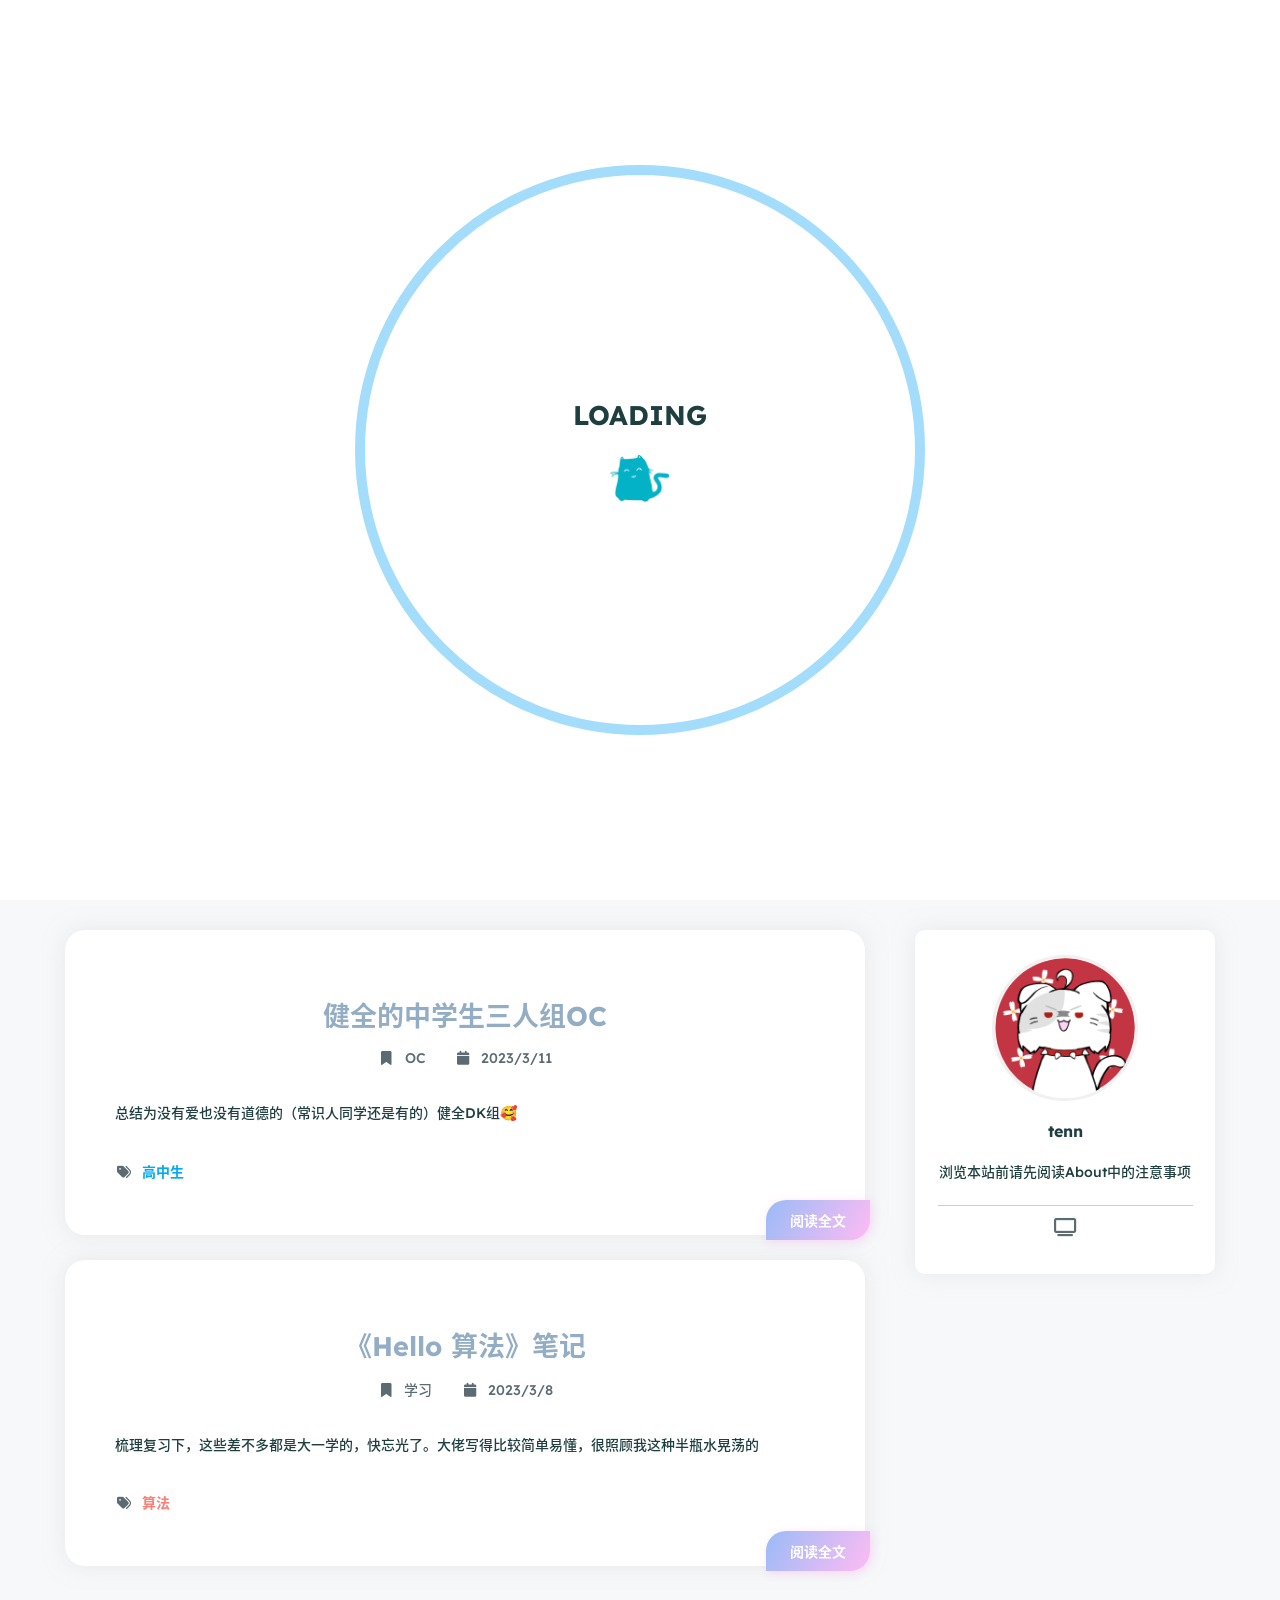
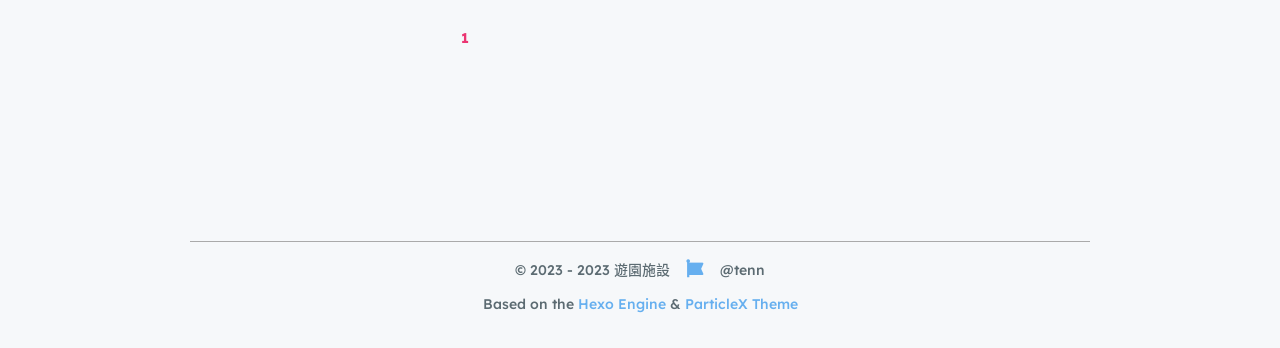
==== index.html @ 8eaf1e3d "Site updated: 2023-03-11 17:57:27" ====
<!DOCTYPE html>
<html lang="en">
    <head>
        <meta charset="UTF-8" />
        <title>遊園施設</title>
        <meta name="author" content="tenn" />
        <meta name="description" content="愛も青春もない旅立ち" />
        <meta name="keywords" content="" />
        <meta name="viewport" content="width=device-width,initial-scale=1.0,maximum-scale=1.0,user-scalable=0" />
        <link rel="icon" href="/images/avatar.png" />
        <script src="https://cdn.staticfile.org/vue/3.2.45/vue.global.prod.min.js"></script>
<link rel="stylesheet" href="https://cdn.staticfile.org/font-awesome/6.2.1/css/all.min.css" />
<link rel="stylesheet" href="/css/fonts.min.css" />
<script> const mixins = {}; </script>

<script src="https://polyfill.io/v3/polyfill.min.js?features=default"></script>


<script src="https://cdn.staticfile.org/highlight.js/11.7.0/highlight.min.js"></script>
<link
    rel="stylesheet"
    href="https://cdn.staticfile.org/highlight.js/11.7.0/styles/github.min.css"
/>
<script src="/js/lib/highlight.js"></script>


<script src="https://cdn.staticfile.org/KaTeX/0.16.4/katex.min.js"></script>
<script src="https://cdn.staticfile.org/KaTeX/0.16.4/contrib/auto-render.min.js"></script>
<link rel="stylesheet" href="https://cdn.staticfile.org/KaTeX/0.16.4/katex.min.css" />
<script src="/js/lib/math.js"></script>


<script src="/js/lib/preview.js"></script>





<script src="/js/lib/home.js"></script>

<link rel="stylesheet" href="/css/main.css" />

    <meta name="generator" content="Hexo 6.3.0"></head>
    <body>
        <div id="layout">
            <transition name="fade">
            <div id="loading" v-show="loading">
                <div id="loading-circle">
                    <h2>LOADING</h2>
                    <img src="/images/loading.gif" />
                </div>
            </div>
            </transition>
            <transition name="into">
            <div id="main" v-show="!loading">
                <nav id="menu" ref="menu">
    <div class="desktop-menu">
        <a class="title" href="/">
            <span>遊園施設</span>
        </a>
        
        <a href="/">
            <i class="fa-solid fa-house fa-fw"></i>
            <span>&ensp;Home</span>
        </a>
        
        <a href="/about">
            <i class="fa-solid fa-id-card fa-fw"></i>
            <span>&ensp;About</span>
        </a>
        
        <a href="/archives">
            <i class="fa-solid fa-box-archive fa-fw"></i>
            <span>&ensp;Archives</span>
        </a>
        
        <a href="/categories">
            <i class="fa-solid fa-bookmark fa-fw"></i>
            <span>&ensp;Categories</span>
        </a>
        
        <a href="/tags">
            <i class="fa-solid fa-tags fa-fw"></i>
            <span>&ensp;Tags</span>
        </a>
        
        <a target="_blank" rel="noopener" href="https://peing.net/zh-CN/tenn000">
            <i class="fa-solid fa-comment fa-fw"></i>
            <span>&ensp;提问箱</span>
        </a>
        
    </div>
    <div id="mobile-menu">
        <div class="curtain" v-show="showMenu" @click="showMenu = !showMenu"></div>
        <div class="title" @click="showMenu = !showMenu">
            <i class="fa-solid fa-bars fa-fw"></i>
            <span>&emsp;遊園施設</span>
        </div>
        <transition name="slide">
        <div class="items" v-show="showMenu">
            
            <a href="/">
                <div class="item">
                    <div style="min-width: 20px; max-width: 50px; width: 10%">
                        <i class="fa-solid fa-house fa-fw"></i>
                    </div>
                    <div style="min-width: 100px; max-width: 150%; width: 20%">Home</div>
                </div>
            </a>
            
            <a href="/about">
                <div class="item">
                    <div style="min-width: 20px; max-width: 50px; width: 10%">
                        <i class="fa-solid fa-id-card fa-fw"></i>
                    </div>
                    <div style="min-width: 100px; max-width: 150%; width: 20%">About</div>
                </div>
            </a>
            
            <a href="/archives">
                <div class="item">
                    <div style="min-width: 20px; max-width: 50px; width: 10%">
                        <i class="fa-solid fa-box-archive fa-fw"></i>
                    </div>
                    <div style="min-width: 100px; max-width: 150%; width: 20%">Archives</div>
                </div>
            </a>
            
            <a href="/categories">
                <div class="item">
                    <div style="min-width: 20px; max-width: 50px; width: 10%">
                        <i class="fa-solid fa-bookmark fa-fw"></i>
                    </div>
                    <div style="min-width: 100px; max-width: 150%; width: 20%">Categories</div>
                </div>
            </a>
            
            <a href="/tags">
                <div class="item">
                    <div style="min-width: 20px; max-width: 50px; width: 10%">
                        <i class="fa-solid fa-tags fa-fw"></i>
                    </div>
                    <div style="min-width: 100px; max-width: 150%; width: 20%">Tags</div>
                </div>
            </a>
            
            <a target="_blank" rel="noopener" href="https://peing.net/zh-CN/tenn000">
                <div class="item">
                    <div style="min-width: 20px; max-width: 50px; width: 10%">
                        <i class="fa-solid fa-comment fa-fw"></i>
                    </div>
                    <div style="min-width: 100px; max-width: 150%; width: 20%">提问箱</div>
                </div>
            </a>
            
        </div>
        </transition>
    </div>
</nav>

                <div id="home-head">
    <div id="home-background" ref="homeBackground" data-image="/images/back.jpg"></div>
    
    <div id="home-info" @click="homeClick">
        <span class="loop"></span>
        <span class="loop"></span>
        <span class="loop"></span>
        <span class="loop"></span>
        <span class="info">
            <div class="wrap">
                <h1>遊園施設</h1>
                <h3></h3>
                <h5>愛も青春もない旅立ち</h5>
            </div>
        </span>
    </div>
    
</div>
<div id="home-posts-wrap"  ref="homePostsWrap">
    <div id="home-posts">
        <div id="posts">
            

<div class="post">
    <a href="/2023/03/11/%E5%81%A5%E5%85%A8%E7%9A%84%E4%B8%AD%E5%AD%A6%E7%94%9F%E4%B8%89%E4%BA%BA%E7%BB%84OC/">
        <h2 class="post-title">健全的中学生三人组OC</h2>
    </a>
    <div class="category-and-date">
        
        <span class="category">
            <a href="/categories/OC/">
                <span class="icon">
                    <i class="fa-solid fa-bookmark fa-fw"></i>
                </span>
                OC
            </a>
        </span>
        
        <span class="date">
            <span class="icon">
                <i class="fa-solid fa-calendar fa-fw"></i>
            </span>
            2023/3/11
        </span>
        
        
    </div>
    <div class="description">
        <div class="content" v-pre>
            
            <p>总结为没有爱也没有道德的（常识人同学还是有的）健全DK组🥰</p>

            
        </div>
    </div>
    <div class="post-tags">
        
        <span class="icon">
            <i class="fa-solid fa-tags fa-fw"></i>
        </span>
        
        
        <span class="tag">
            
            <a href="/tags/%E9%AB%98%E4%B8%AD%E7%94%9F/" style="color: #03a9f4">
                高中生
            </a>
        </span>
        
    </div>
    <a href="/2023/03/11/%E5%81%A5%E5%85%A8%E7%9A%84%E4%B8%AD%E5%AD%A6%E7%94%9F%E4%B8%89%E4%BA%BA%E7%BB%84OC/" class="go-post">阅读全文</a>
</div>

<div class="post">
    <a href="/2023/03/08/%E3%80%8AHello%E7%AE%97%E6%B3%95%E3%80%8B%E7%AC%94%E8%AE%B0/">
        <h2 class="post-title">《Hello 算法》笔记</h2>
    </a>
    <div class="category-and-date">
        
        <span class="category">
            <a href="/categories/%E5%AD%A6%E4%B9%A0/">
                <span class="icon">
                    <i class="fa-solid fa-bookmark fa-fw"></i>
                </span>
                学习
            </a>
        </span>
        
        <span class="date">
            <span class="icon">
                <i class="fa-solid fa-calendar fa-fw"></i>
            </span>
            2023/3/8
        </span>
        
        
    </div>
    <div class="description">
        <div class="content" v-pre>
            
            <p>梳理复习下，这些差不多都是大一学的，快忘光了。大佬写得比较简单易懂，很照顾我这种半瓶水晃荡的</p>

            
        </div>
    </div>
    <div class="post-tags">
        
        <span class="icon">
            <i class="fa-solid fa-tags fa-fw"></i>
        </span>
        
        
        <span class="tag">
            
            <a href="/tags/%E7%AE%97%E6%B3%95/" style="color: #ff7d73">
                算法
            </a>
        </span>
        
    </div>
    <a href="/2023/03/08/%E3%80%8AHello%E7%AE%97%E6%B3%95%E3%80%8B%E7%AC%94%E8%AE%B0/" class="go-post">阅读全文</a>
</div>


            <div class="page-current">
    <div class="prev">
        
    </div>
    <div class="page-index">
        
        <span class="current">1</span>
        
    </div>
    <div class="next">
        
    </div>
</div>

        </div>
    </div>
    
    <div id="home-card">
        <div id="card-div">
    <div class="card-style" style="width: 300px">
        <div class="avatar">
            <img src="/images/avatar.png" alt="avatar" />
        </div>
        <div class="name">tenn</div>
        <div class="description">
            <p>浏览本站前请先阅读About中的注意事项</p>

        </div>
        
        <div class="icon-links">
            
            <span class="icon-link">
                <a target="_blank" rel="noopener" href="https://bangumi.tv/user/300791">
                    <i
                        class="fa-solid fa-tv fa-fw"
                    ></i>
                </a>
            </span>
            
        </div>
        
        
    </div>
</div>

    </div>
    
</div>

                <footer id="footer">
    <div id="footer-wrap">
        <div>
            &copy;
            2023 - 2023 遊園施設
            <span id="footer-icon">
                <i class="fa-solid fa-font-awesome fa-fw"></i>
            </span>
            &commat;tenn
        </div>
        <div>
            Based on the <a target="_blank" rel="noopener" href="https://hexo.io">Hexo Engine</a> &amp;
            <a target="_blank" rel="noopener" href="https://github.com/argvchs/hexo-theme-particlex">ParticleX Theme</a>
        </div>
        
    </div>
</footer>

            </div>
            </transition>
            
            <transition name="fade">
            <div id="preview" ref="preview" v-show="previewShow">
                <img id="preview-content" ref="previewContent" />
            </div>
            </transition>
            
        </div>
        <script src="/js/main.js"></script>
        
    </body>
    <script type="text/javascript" src="/js/love.js"></script>
    <div id="cursor"></div>
    <link rel="stylesheet" href="/css/cursor.min.css" />
    <script src="/js/cursor.min.js"></script>
</html>
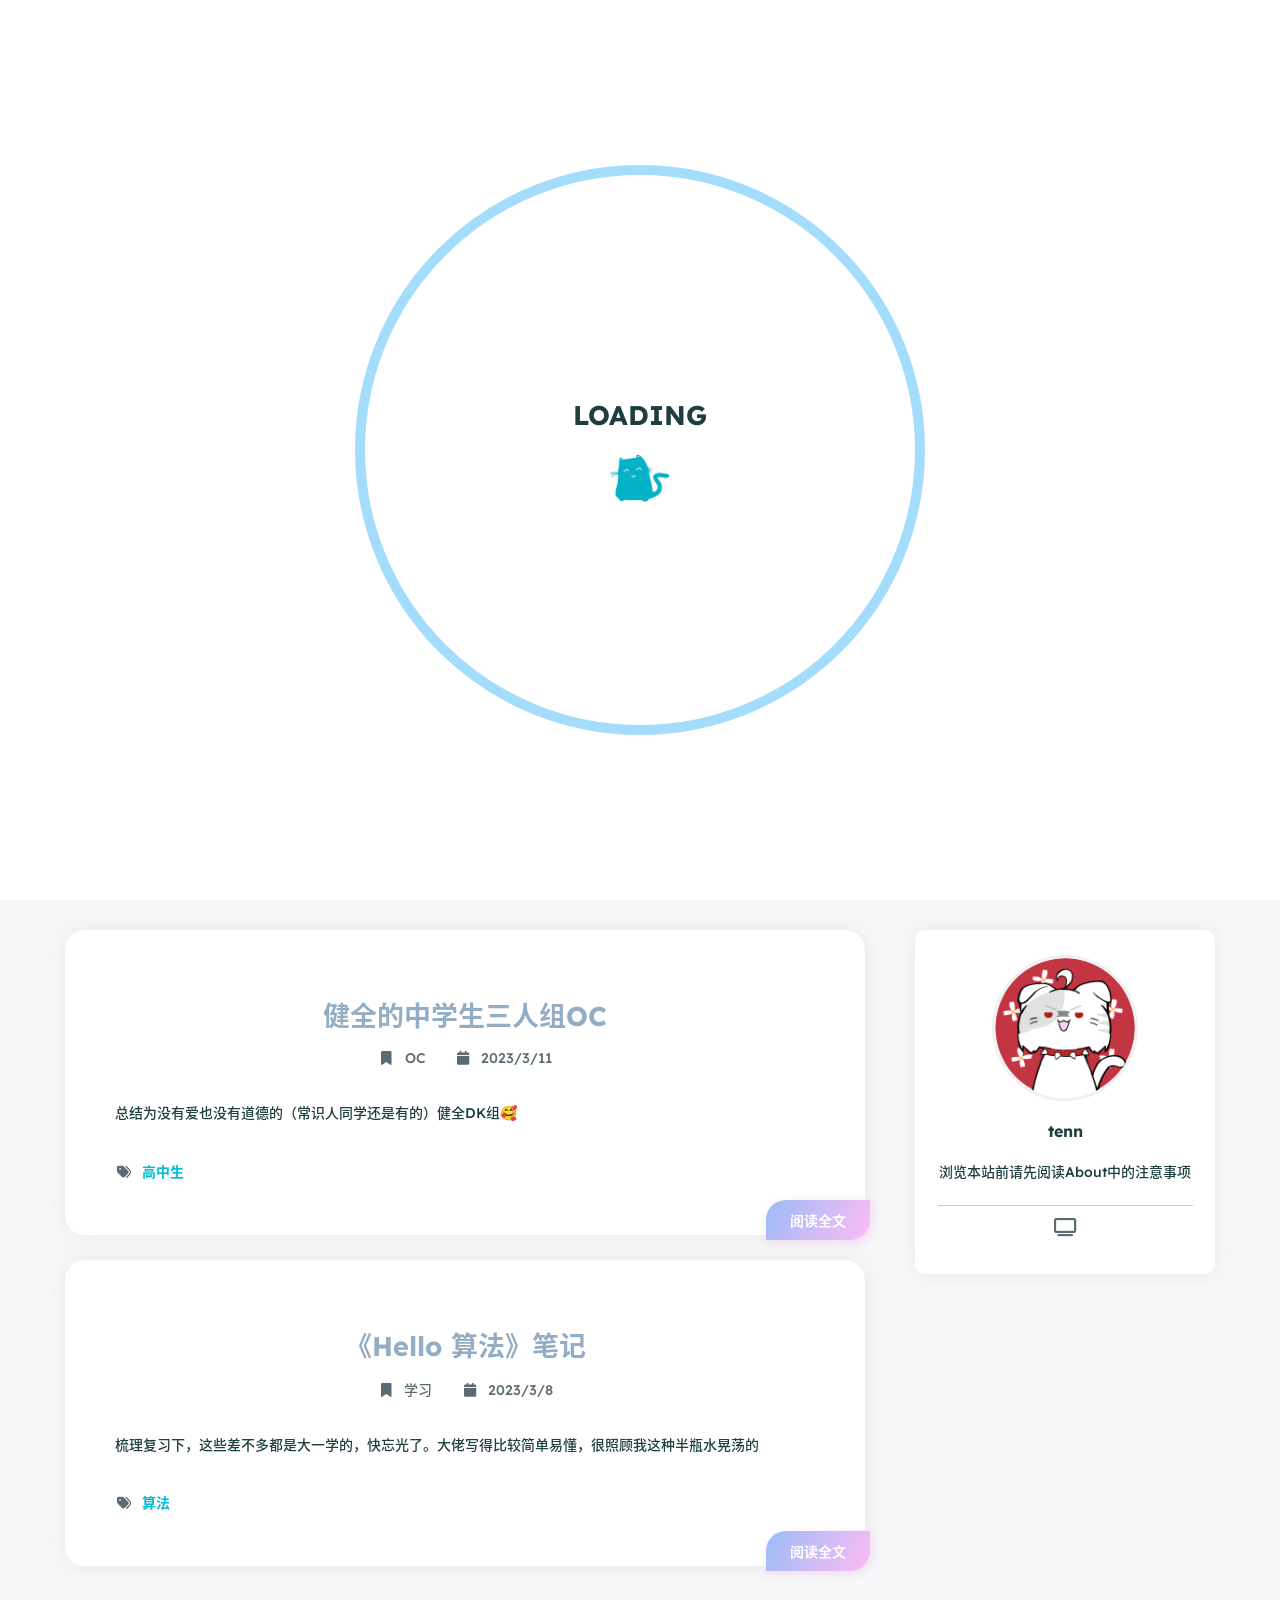
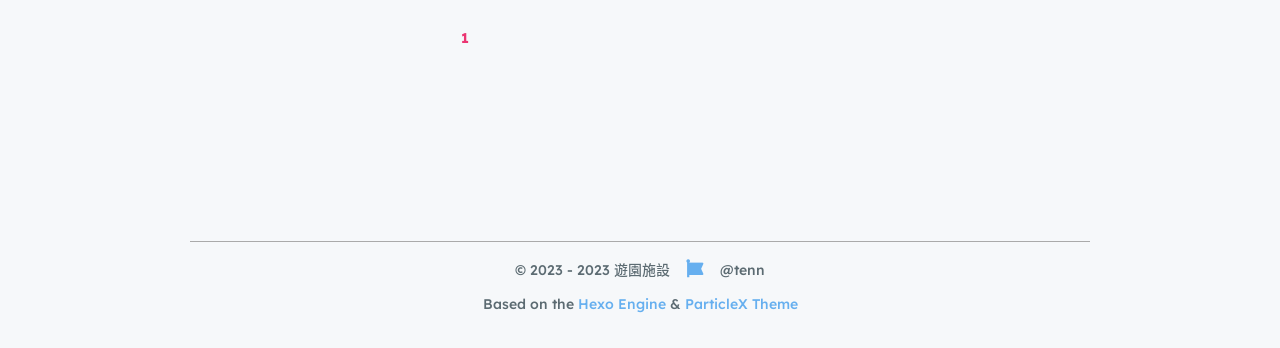
==== commit 58b905e7: "Site updated: 2023-03-11 18:01:47" ====
--- a/index.html
+++ b/index.html
@@ -223,7 +223,7 @@
         
         <span class="tag">
             
-            <a href="/tags/%E9%AB%98%E4%B8%AD%E7%94%9F/" style="color: #03a9f4">
+            <a href="/tags/%E9%AB%98%E4%B8%AD%E7%94%9F/" style="color: #00bcd4">
                 高中生
             </a>
         </span>
@@ -273,7 +273,7 @@
         
         <span class="tag">
             
-            <a href="/tags/%E7%AE%97%E6%B3%95/" style="color: #ff7d73">
+            <a href="/tags/%E7%AE%97%E6%B3%95/" style="color: #00bcd4">
                 算法
             </a>
         </span>
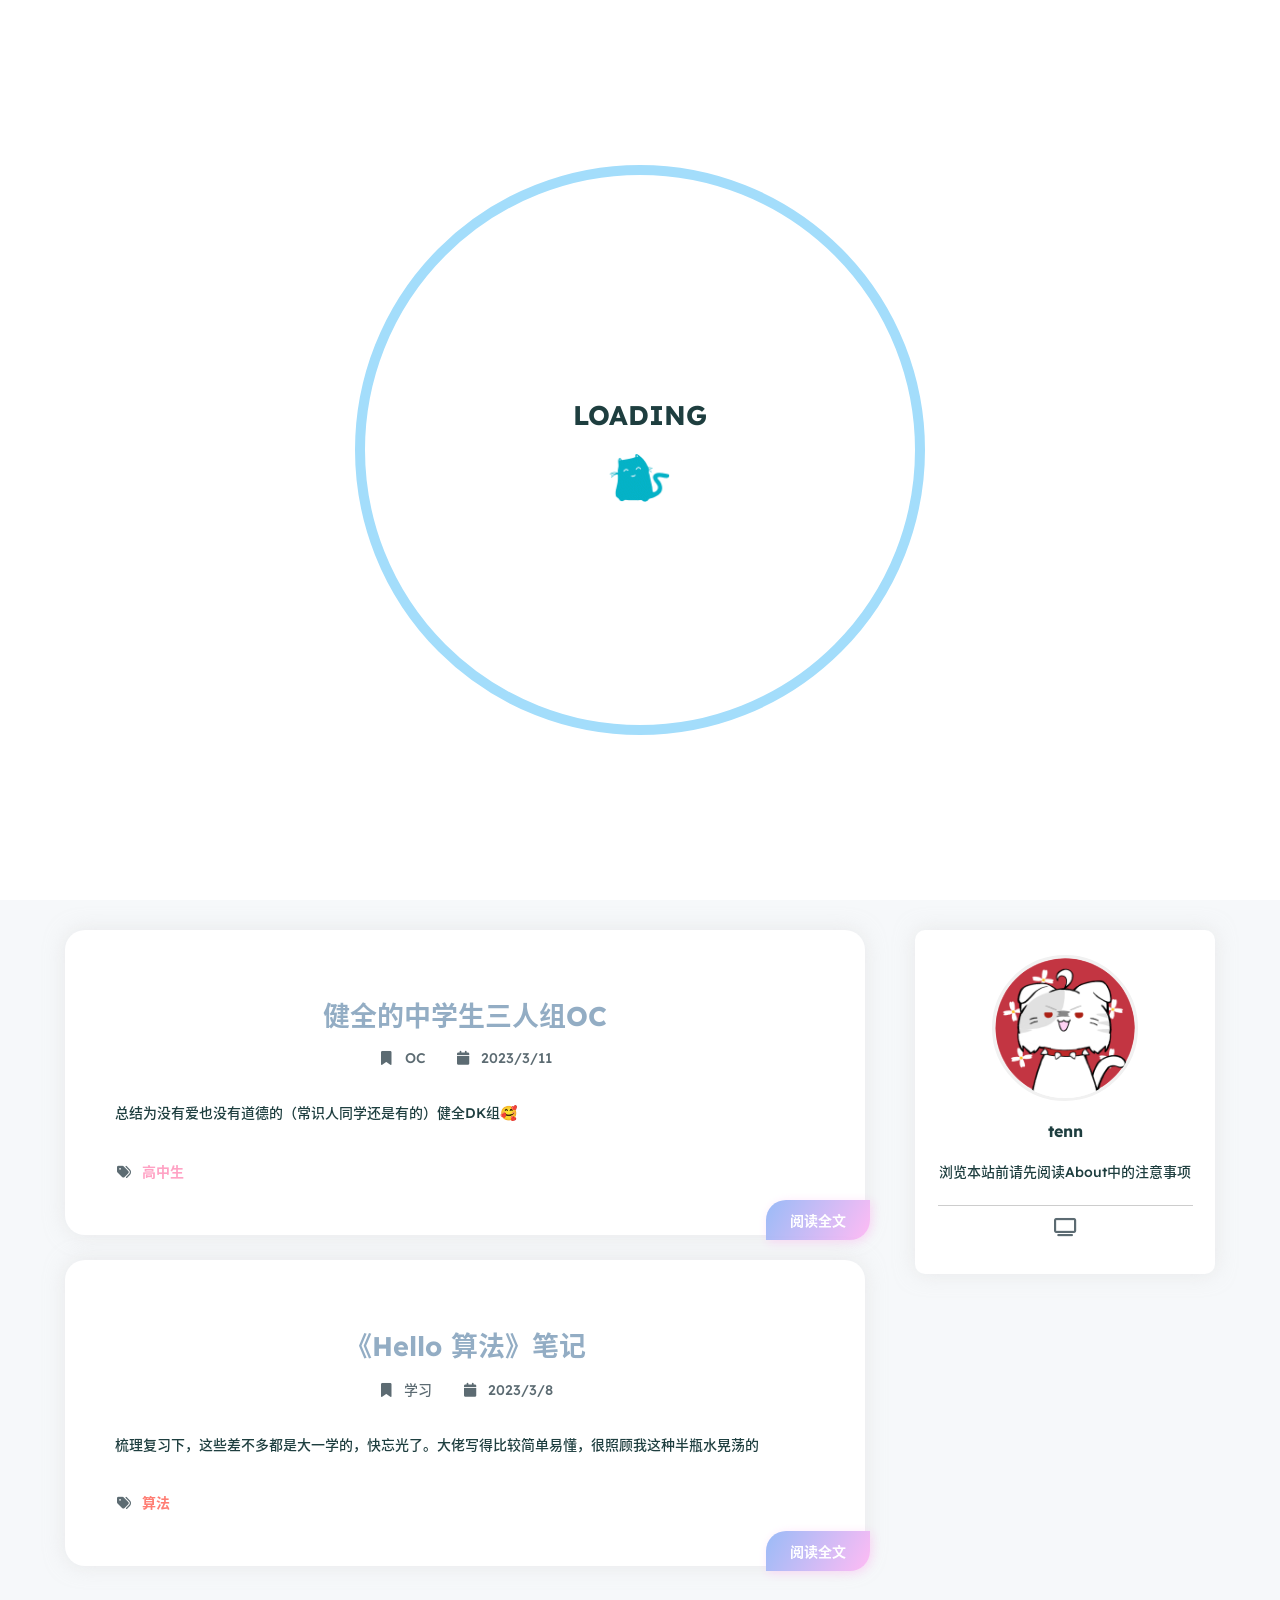
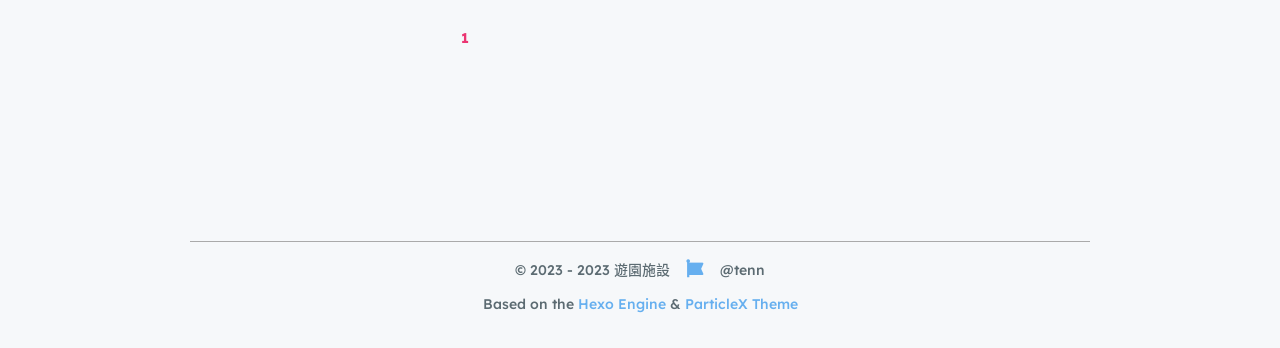
==== commit 25cea5bc: "Site updated: 2023-03-11 18:04:15" ====
--- a/index.html
+++ b/index.html
@@ -223,7 +223,7 @@
         
         <span class="tag">
             
-            <a href="/tags/%E9%AB%98%E4%B8%AD%E7%94%9F/" style="color: #00bcd4">
+            <a href="/tags/%E9%AB%98%E4%B8%AD%E7%94%9F/" style="color: #ffa2c4">
                 高中生
             </a>
         </span>
@@ -273,7 +273,7 @@
         
         <span class="tag">
             
-            <a href="/tags/%E7%AE%97%E6%B3%95/" style="color: #00bcd4">
+            <a href="/tags/%E7%AE%97%E6%B3%95/" style="color: #ff7d73">
                 算法
             </a>
         </span>
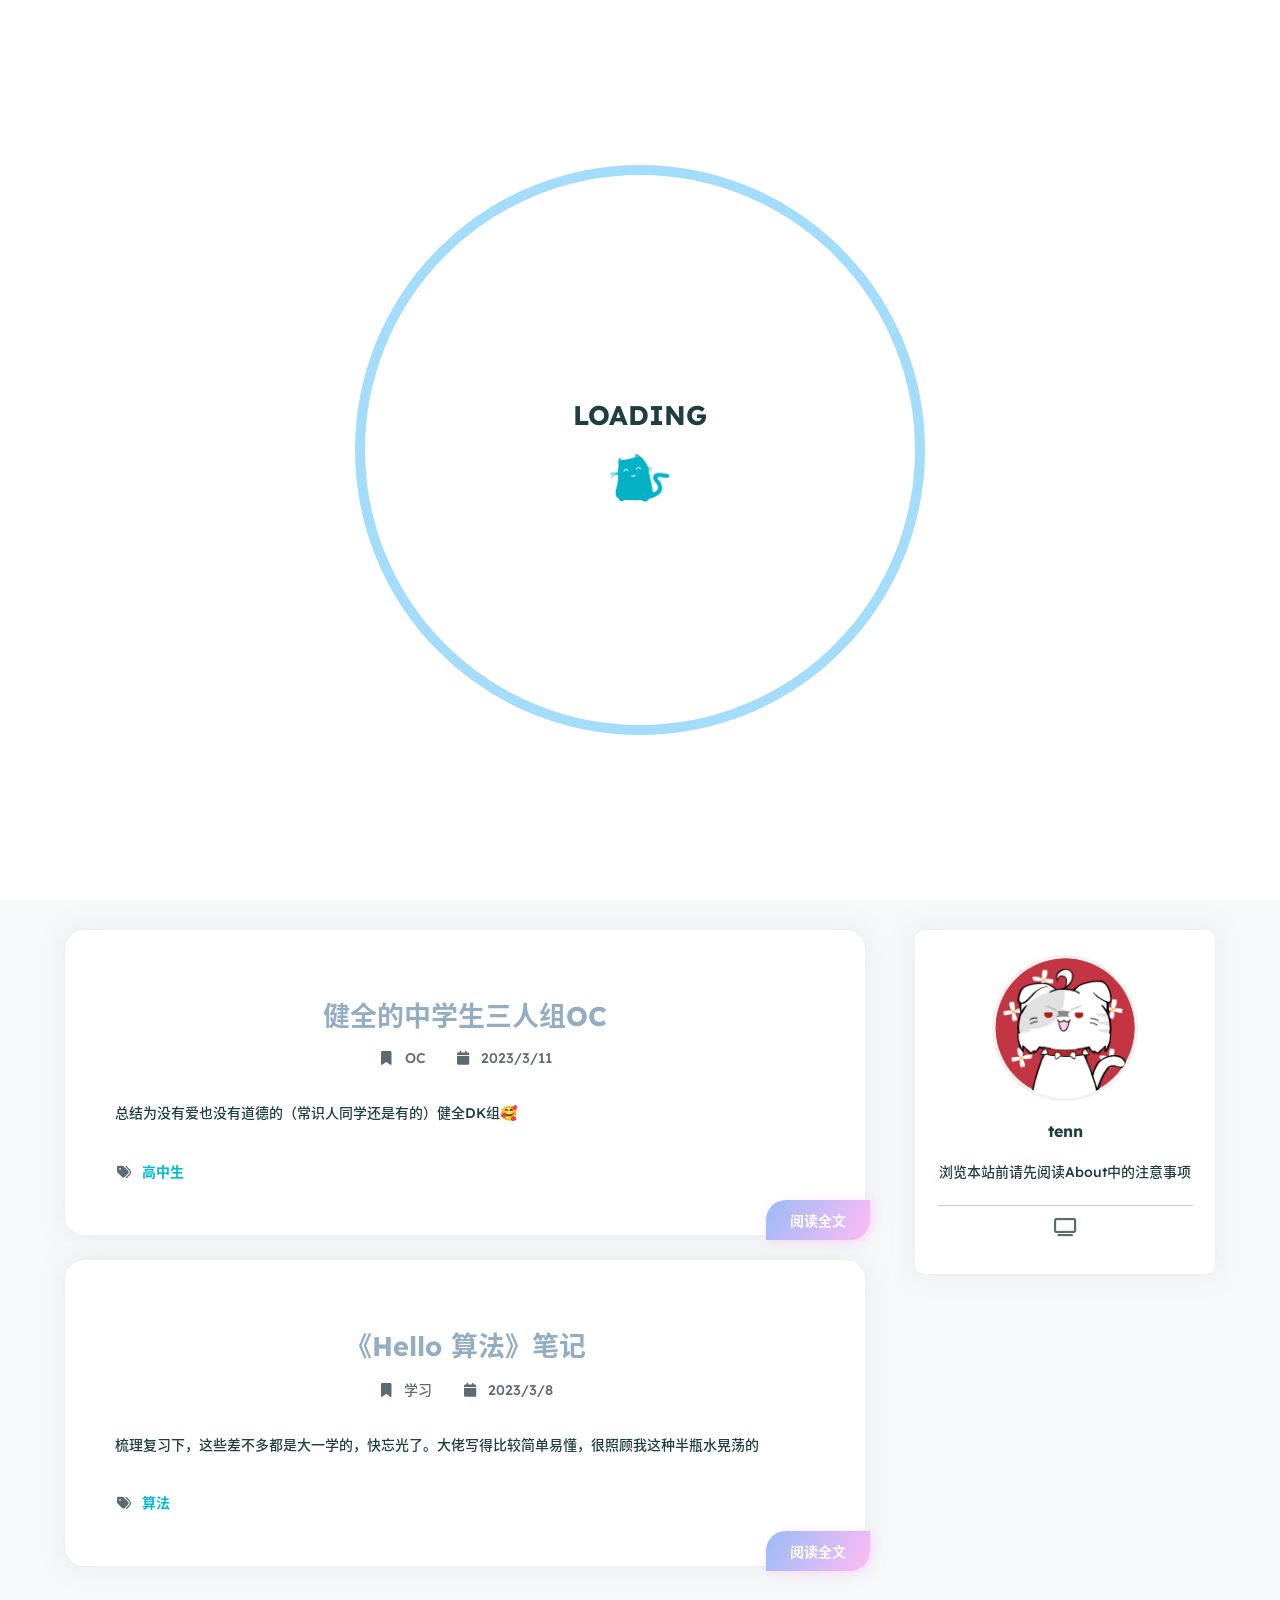
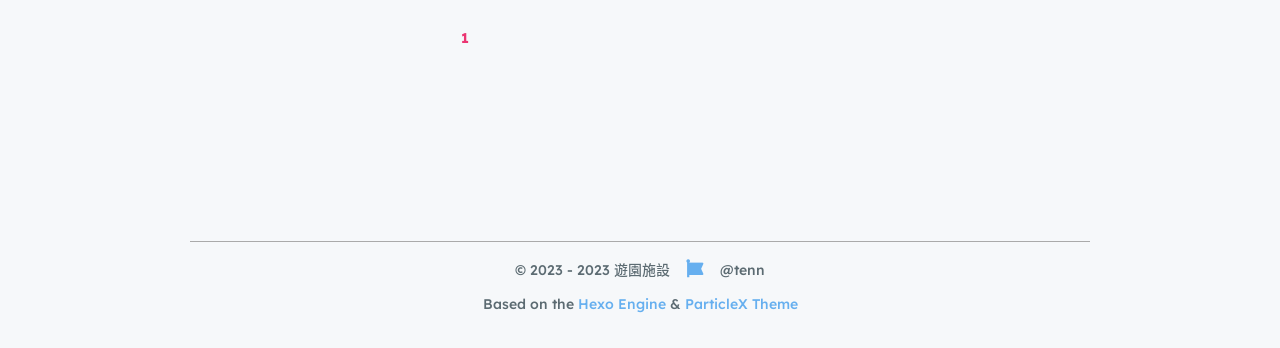
==== commit 751b917a: "Site updated: 2023-03-11 18:21:42" ====
--- a/index.html
+++ b/index.html
@@ -85,7 +85,7 @@
             <span>&ensp;Tags</span>
         </a>
         
-        <a target="_blank" rel="noopener" href="https://peing.net/zh-CN/tenn000">
+        <a href="/pushoong.com/zh-hans/4092079410?c=3">
             <i class="fa-solid fa-comment fa-fw"></i>
             <span>&ensp;提问箱</span>
         </a>
@@ -145,7 +145,7 @@
                 </div>
             </a>
             
-            <a target="_blank" rel="noopener" href="https://peing.net/zh-CN/tenn000">
+            <a href="/pushoong.com/zh-hans/4092079410?c=3">
                 <div class="item">
                     <div style="min-width: 20px; max-width: 50px; width: 10%">
                         <i class="fa-solid fa-comment fa-fw"></i>
@@ -223,7 +223,7 @@
         
         <span class="tag">
             
-            <a href="/tags/%E9%AB%98%E4%B8%AD%E7%94%9F/" style="color: #ffa2c4">
+            <a href="/tags/%E9%AB%98%E4%B8%AD%E7%94%9F/" style="color: #00bcd4">
                 高中生
             </a>
         </span>
@@ -273,7 +273,7 @@
         
         <span class="tag">
             
-            <a href="/tags/%E7%AE%97%E6%B3%95/" style="color: #ff7d73">
+            <a href="/tags/%E7%AE%97%E6%B3%95/" style="color: #00bcd4">
                 算法
             </a>
         </span>
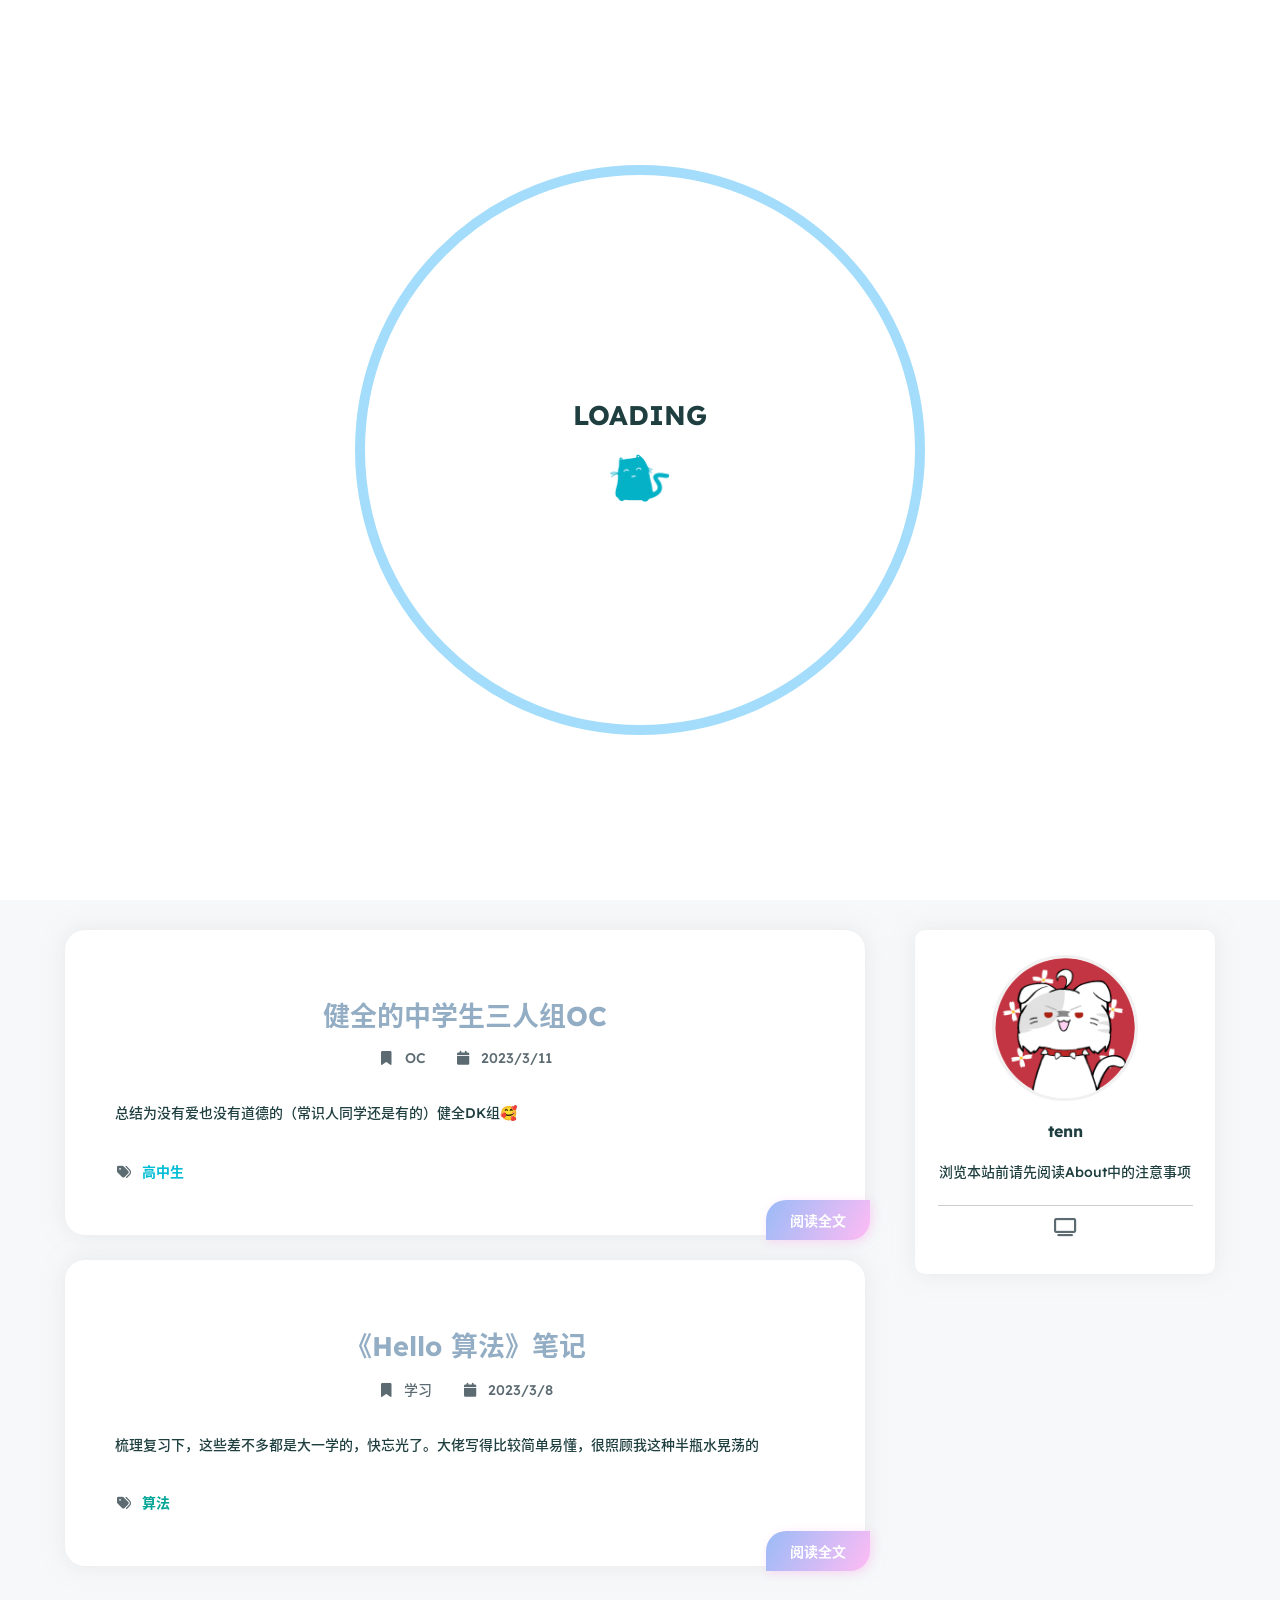
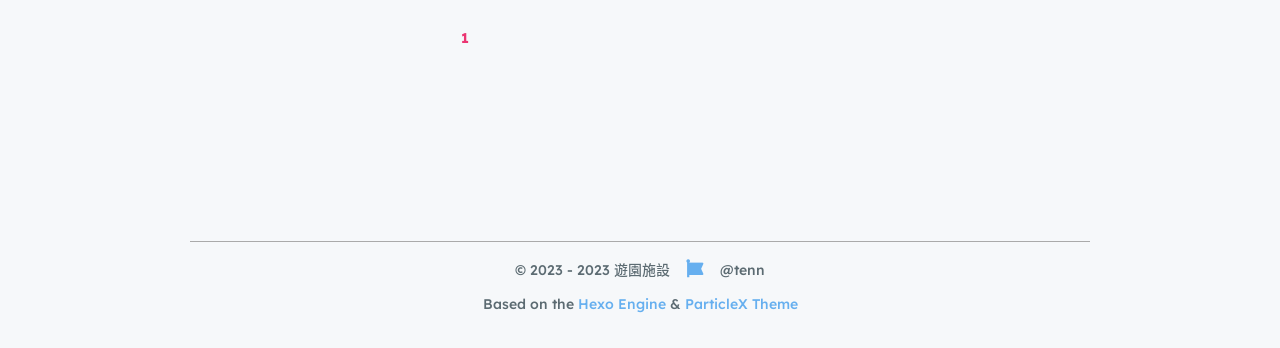
==== commit 3e9436cf: "Site updated: 2023-03-11 18:29:52" ====
--- a/index.html
+++ b/index.html
@@ -85,7 +85,7 @@
             <span>&ensp;Tags</span>
         </a>
         
-        <a href="/pushoong.com/zh-hans/4092079410?c=3">
+        <a target="_blank" rel="noopener" href="https://pushoong.com/zh-hans/ask/4092079410">
             <i class="fa-solid fa-comment fa-fw"></i>
             <span>&ensp;提问箱</span>
         </a>
@@ -145,7 +145,7 @@
                 </div>
             </a>
             
-            <a href="/pushoong.com/zh-hans/4092079410?c=3">
+            <a target="_blank" rel="noopener" href="https://pushoong.com/zh-hans/ask/4092079410">
                 <div class="item">
                     <div style="min-width: 20px; max-width: 50px; width: 10%">
                         <i class="fa-solid fa-comment fa-fw"></i>
@@ -273,7 +273,7 @@
         
         <span class="tag">
             
-            <a href="/tags/%E7%AE%97%E6%B3%95/" style="color: #00bcd4">
+            <a href="/tags/%E7%AE%97%E6%B3%95/" style="color: #00a596">
                 算法
             </a>
         </span>
